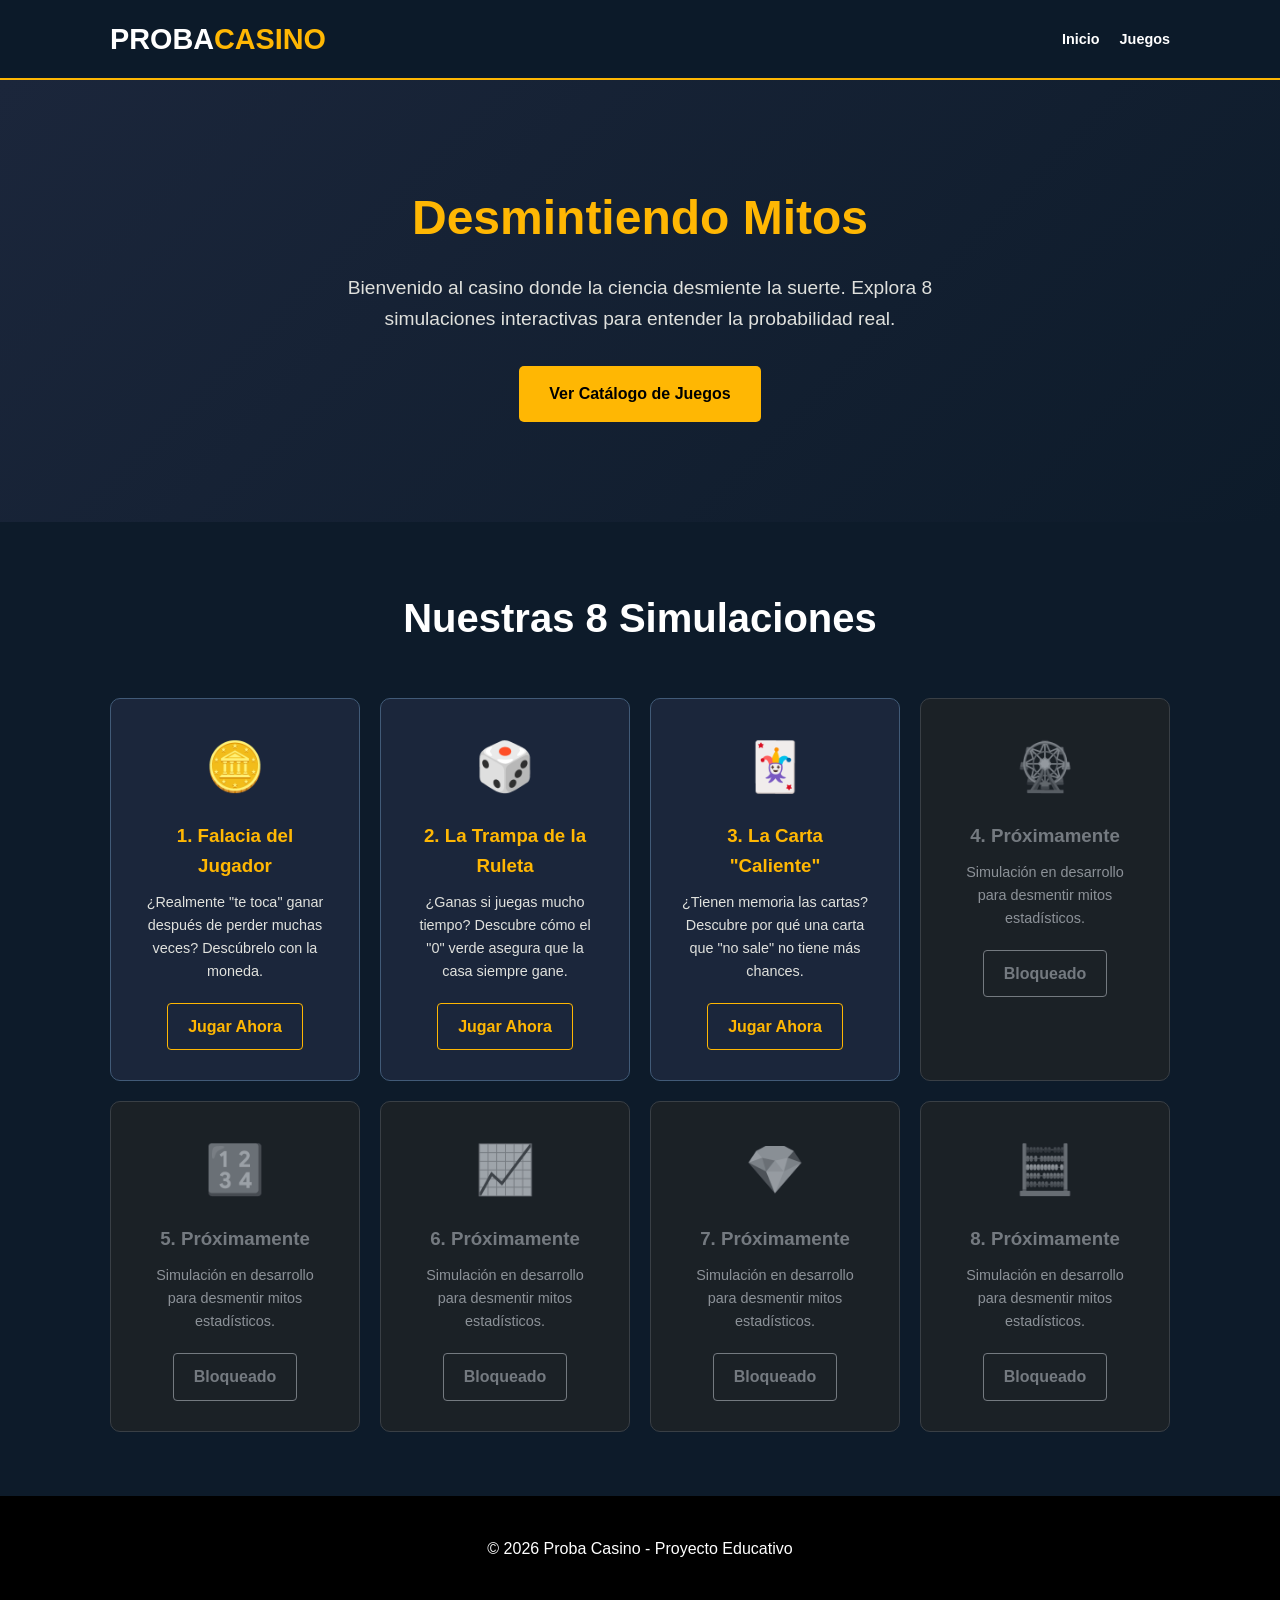
==== Proba-Casino-WEB/index.html @ 3f9ab2f8 "comit inicial Se implemento una base para el desarrollo de la pagina web" ====
<!DOCTYPE html>
<html lang="es">
<head>
    <meta charset="UTF-8">
    <meta name="viewport" content="width=device-width, initial-scale=1.0">
    <title>Proba Casino - El Casino de la Probabilidad</title>
    <!-- Ruta al CSS principal -->
    <link rel="stylesheet" href="assets/css/style.css">
</head>
<body>
    <header>
        <nav>
            <div class="logo">PROBA<span>CASINO</span></div>
            <ul>
                <li><a href="#home">Inicio</a></li>
                <li><a href="#games">Juegos</a></li>
            </ul>
        </nav>
    </header>

    <main>
        <section id="home" class="hero">
            <div class="hero-content">
                <h1>Desmintiendo Mitos</h1>
                <p>Bienvenido al casino donde la ciencia desmiente la suerte. Explora 8 simulaciones interactivas para entender la probabilidad real.</p>
                <a href="#games" class="btn-primary">Ver Catálogo de Juegos</a>
            </div>
        </section>

        <section id="games" class="games-section">
            <h2>Nuestras 8 Simulaciones</h2>
            <div class="game-grid">
                <!-- Juego 1: Falacia del Jugador -->
                <div class="game-card">
                    <div class="game-icon">🪙</div>
                    <h3>1. Falacia del Jugador</h3>
                    <p>¿Realmente "te toca" ganar después de perder muchas veces? Descúbrelo con la moneda.</p>
                    <a href="juego1.html" class="btn-secondary">Jugar Ahora</a>
                </div>
                
                <!-- Juego 2: La Trampa de la Ruleta -->
                <div class="game-card">
                    <div class="game-icon">🎲</div>
                    <h3>2. La Trampa de la Ruleta</h3>
                    <p>¿Ganas si juegas mucho tiempo? Descubre cómo el "0" verde asegura que la casa siempre gane.</p>
                    <a href="juego2.html" class="btn-secondary">Jugar Ahora</a>
                </div>

                <!-- Juego 3: La Carta Caliente -->
                <div class="game-card">
                    <div class="game-icon">🃏</div>
                    <h3>3. La Carta "Caliente"</h3>
                    <p>¿Tienen memoria las cartas? Descubre por qué una carta que "no sale" no tiene más chances.</p>
                    <a href="juego3.html" class="btn-secondary">Jugar Ahora</a>
                </div>

                <div class="game-card disabled">
                    <div class="game-icon">🎡</div>
                    <h3>4. Próximamente</h3>
                    <p>Simulación en desarrollo para desmentir mitos estadísticos.</p>
                    <span class="btn-secondary">Bloqueado</span>
                </div>

                <div class="game-card disabled">
                    <div class="game-icon">🔢</div>
                    <h3>5. Próximamente</h3>
                    <p>Simulación en desarrollo para desmentir mitos estadísticos.</p>
                    <span class="btn-secondary">Bloqueado</span>
                </div>

                <div class="game-card disabled">
                    <div class="game-icon">📈</div>
                    <h3>6. Próximamente</h3>
                    <p>Simulación en desarrollo para desmentir mitos estadísticos.</p>
                    <span class="btn-secondary">Bloqueado</span>
                </div>

                <div class="game-card disabled">
                    <div class="game-icon">💎</div>
                    <h3>7. Próximamente</h3>
                    <p>Simulación en desarrollo para desmentir mitos estadísticos.</p>
                    <span class="btn-secondary">Bloqueado</span>
                </div>

                <div class="game-card disabled">
                    <div class="game-icon">🧮</div>
                    <h3>8. Próximamente</h3>
                    <p>Simulación en desarrollo para desmentir mitos estadísticos.</p>
                    <span class="btn-secondary">Bloqueado</span>
                </div>
            </div>
        </section>
    </main>

    <footer>
        <p>&copy; 2026 Proba Casino - Proyecto Educativo</p>
    </footer>

    <script>
        console.log("Proba Casino: index.html cargado correctamente.");
    </script>
</body>
</html>
---- Proba-Casino-WEB/assets/css/style.css ----
:root {
    --bg-color: #0d1b2a;
    --card-bg: #1b263b;
    --accent: #e0e1dd;
    --primary: #415a77;
    --gold: #ffb703;
    --text: #ffffff;
}

* {
    margin: 0;
    padding: 0;
    box-sizing: border-box;
    font-family: 'Montserrat', 'Segoe UI', Tahoma, Geneva, Verdana, sans-serif;
}

body {
    background-color: var(--bg-color);
    color: var(--text);
    line-height: 1.6;
    min-height: 100vh;
}

header {
    background: rgba(13, 27, 42, 0.95);
    padding: 1rem 0;
    position: sticky;
    top: 0;
    z-index: 1000;
    border-bottom: 2px solid var(--gold);
}

nav {
    display: flex;
    justify-content: space-between;
    align-items: center;
    max-width: 1100px;
    margin: 0 auto;
    padding: 0 20px;
}

.logo {
    font-size: 1.8rem;
    font-weight: 700;
    text-transform: uppercase;
}

.logo span {
    color: var(--gold);
}

nav ul {
    display: flex;
    list-style: none;
}

nav ul li {
    margin-left: 20px;
}

nav ul li a {
    color: var(--text);
    text-decoration: none;
    font-weight: bold;
    font-size: 0.9rem;
}

nav ul li a:hover {
    color: var(--gold);
}

.hero {
    padding: 100px 20px;
    text-align: center;
    background: linear-gradient(135deg, #1b263b 0%, #0d1b2a 100%);
}

.hero h1 {
    font-size: 3rem;
    margin-bottom: 1rem;
    color: var(--gold);
}

.hero p {
    font-size: 1.2rem;
    max-width: 700px;
    margin: 0 auto 2rem;
    color: var(--accent);
}

.btn-primary {
    display: inline-block;
    background-color: var(--gold);
    color: #000;
    padding: 15px 30px;
    border-radius: 5px;
    text-decoration: none;
    font-weight: bold;
    transition: transform 0.2s;
}

.btn-primary:hover {
    transform: translateY(-3px);
}

.games-section {
    max-width: 1100px;
    margin: 4rem auto;
    padding: 0 20px;
}

.games-section h2 {
    text-align: center;
    font-size: 2.5rem;
    margin-bottom: 3rem;
}

.game-grid {
    display: grid;
    grid-template-columns: repeat(auto-fit, minmax(250px, 1fr));
    gap: 20px;
}

.game-card {
    background: var(--card-bg);
    border: 1px solid var(--primary);
    padding: 30px;
    border-radius: 10px;
    text-align: center;
    transition: 0.3s;
}

.game-card:hover {
    border-color: var(--gold);
    transform: translateY(-5px);
}

.game-icon {
    font-size: 3rem;
    margin-bottom: 15px;
}

.game-card h3 {
    color: var(--gold);
    margin-bottom: 10px;
}

.game-card p {
    font-size: 0.9rem;
    color: var(--accent);
    margin-bottom: 20px;
}

.btn-secondary {
    display: inline-block;
    border: 1px solid var(--gold);
    color: var(--gold);
    padding: 10px 20px;
    border-radius: 4px;
    text-decoration: none;
    font-weight: bold;
}

.btn-secondary:hover {
    background: var(--gold);
    color: #000;
}

.disabled {
    opacity: 0.6;
    pointer-events: none;
    filter: grayscale(100%);
}

footer {
    text-align: center;
    padding: 40px 20px;
    background: #000;
    margin-top: 50px;
}

@media (max-width: 768px) {
    .hero h1 { font-size: 2rem; }
    nav ul { display: none; }
}
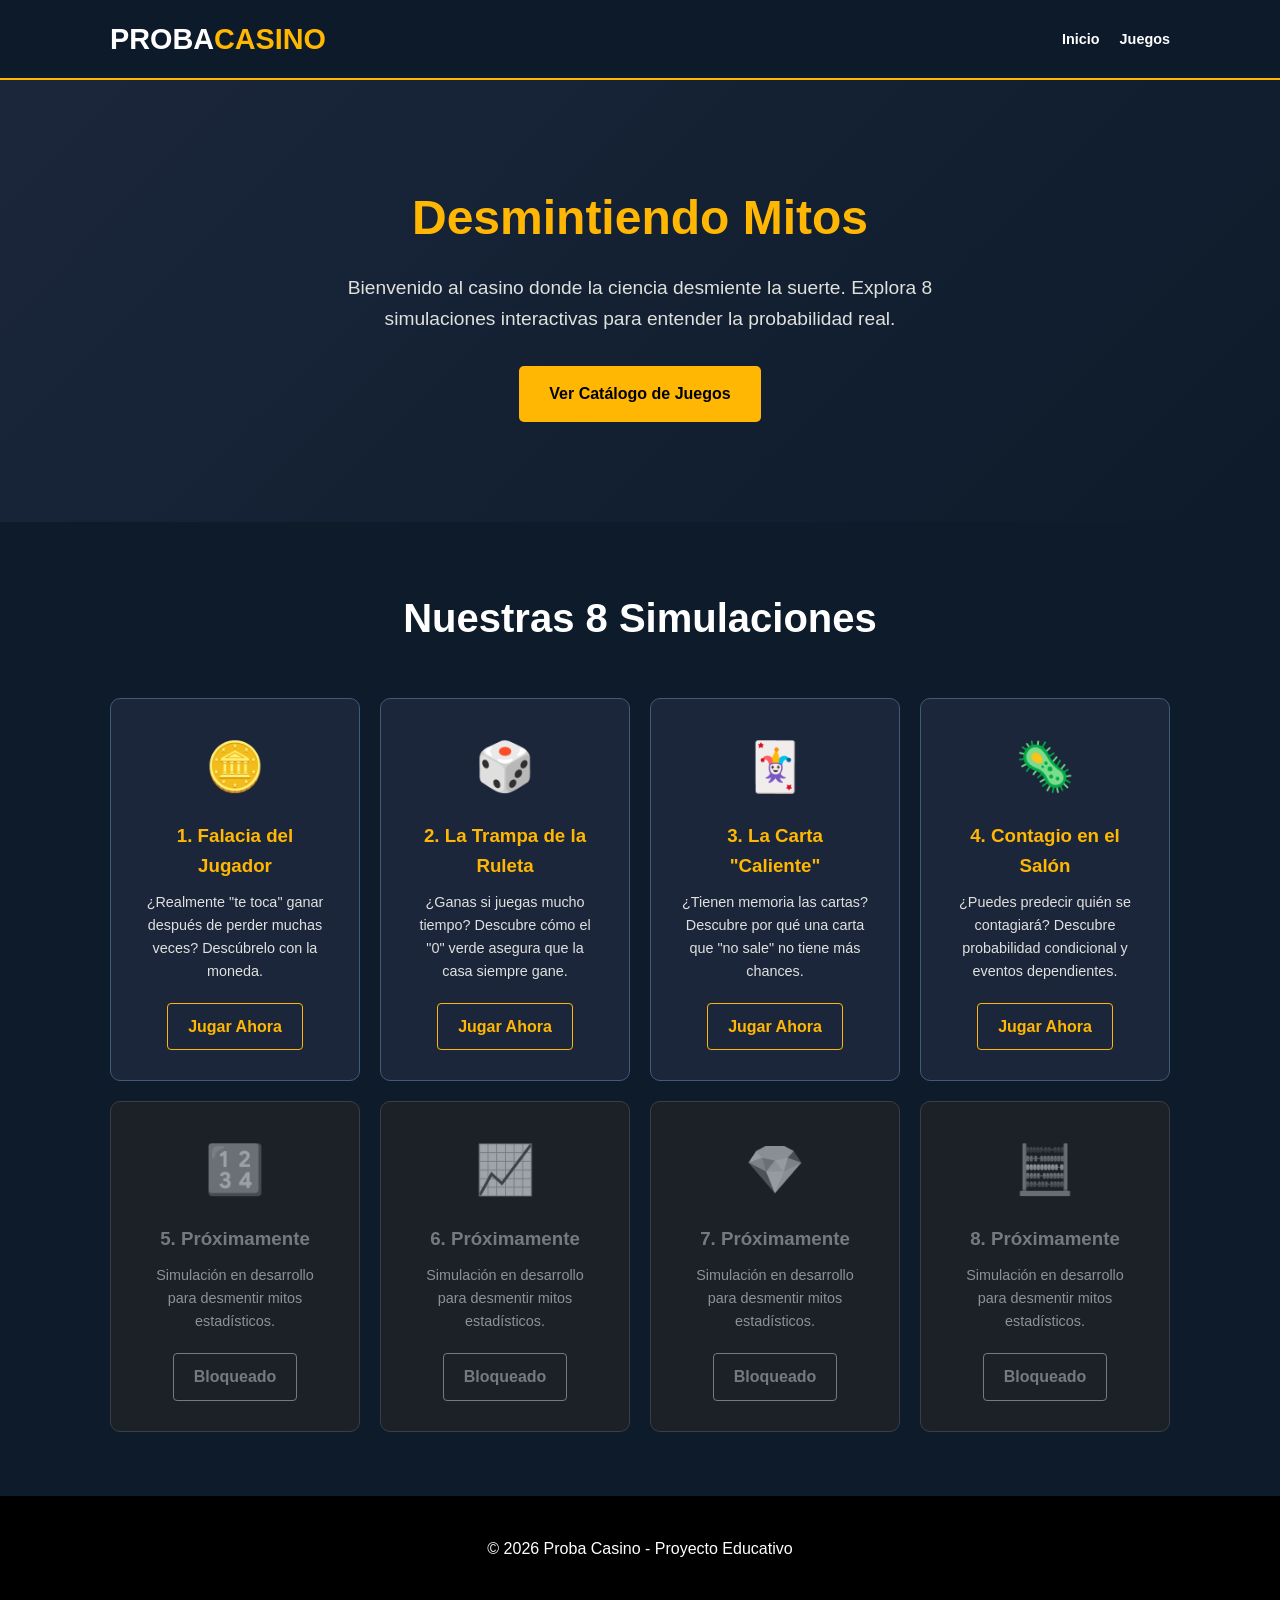
==== commit 3e250c72: "agrege Juego 4: Contagio en el Salón En este coommit se desarrolla el juego numero 4 implementando e" ====
--- a/Proba-Casino-WEB/index.html
+++ b/Proba-Casino-WEB/index.html
@@ -54,11 +54,12 @@
                     <a href="juego3.html" class="btn-secondary">Jugar Ahora</a>
                 </div>
 
-                <div class="game-card disabled">
-                    <div class="game-icon">🎡</div>
-                    <h3>4. Próximamente</h3>
-                    <p>Simulación en desarrollo para desmentir mitos estadísticos.</p>
-                    <span class="btn-secondary">Bloqueado</span>
+                <!-- Juego 4: Contagio en el Salón -->
+                <div class="game-card">
+                    <div class="game-icon">🦠</div>
+                    <h3>4. Contagio en el Salón</h3>
+                    <p>¿Puedes predecir quién se contagiará? Descubre probabilidad condicional y eventos dependientes.</p>
+                    <a href="juego4.html" class="btn-secondary">Jugar Ahora</a>
                 </div>
 
                 <div class="game-card disabled">
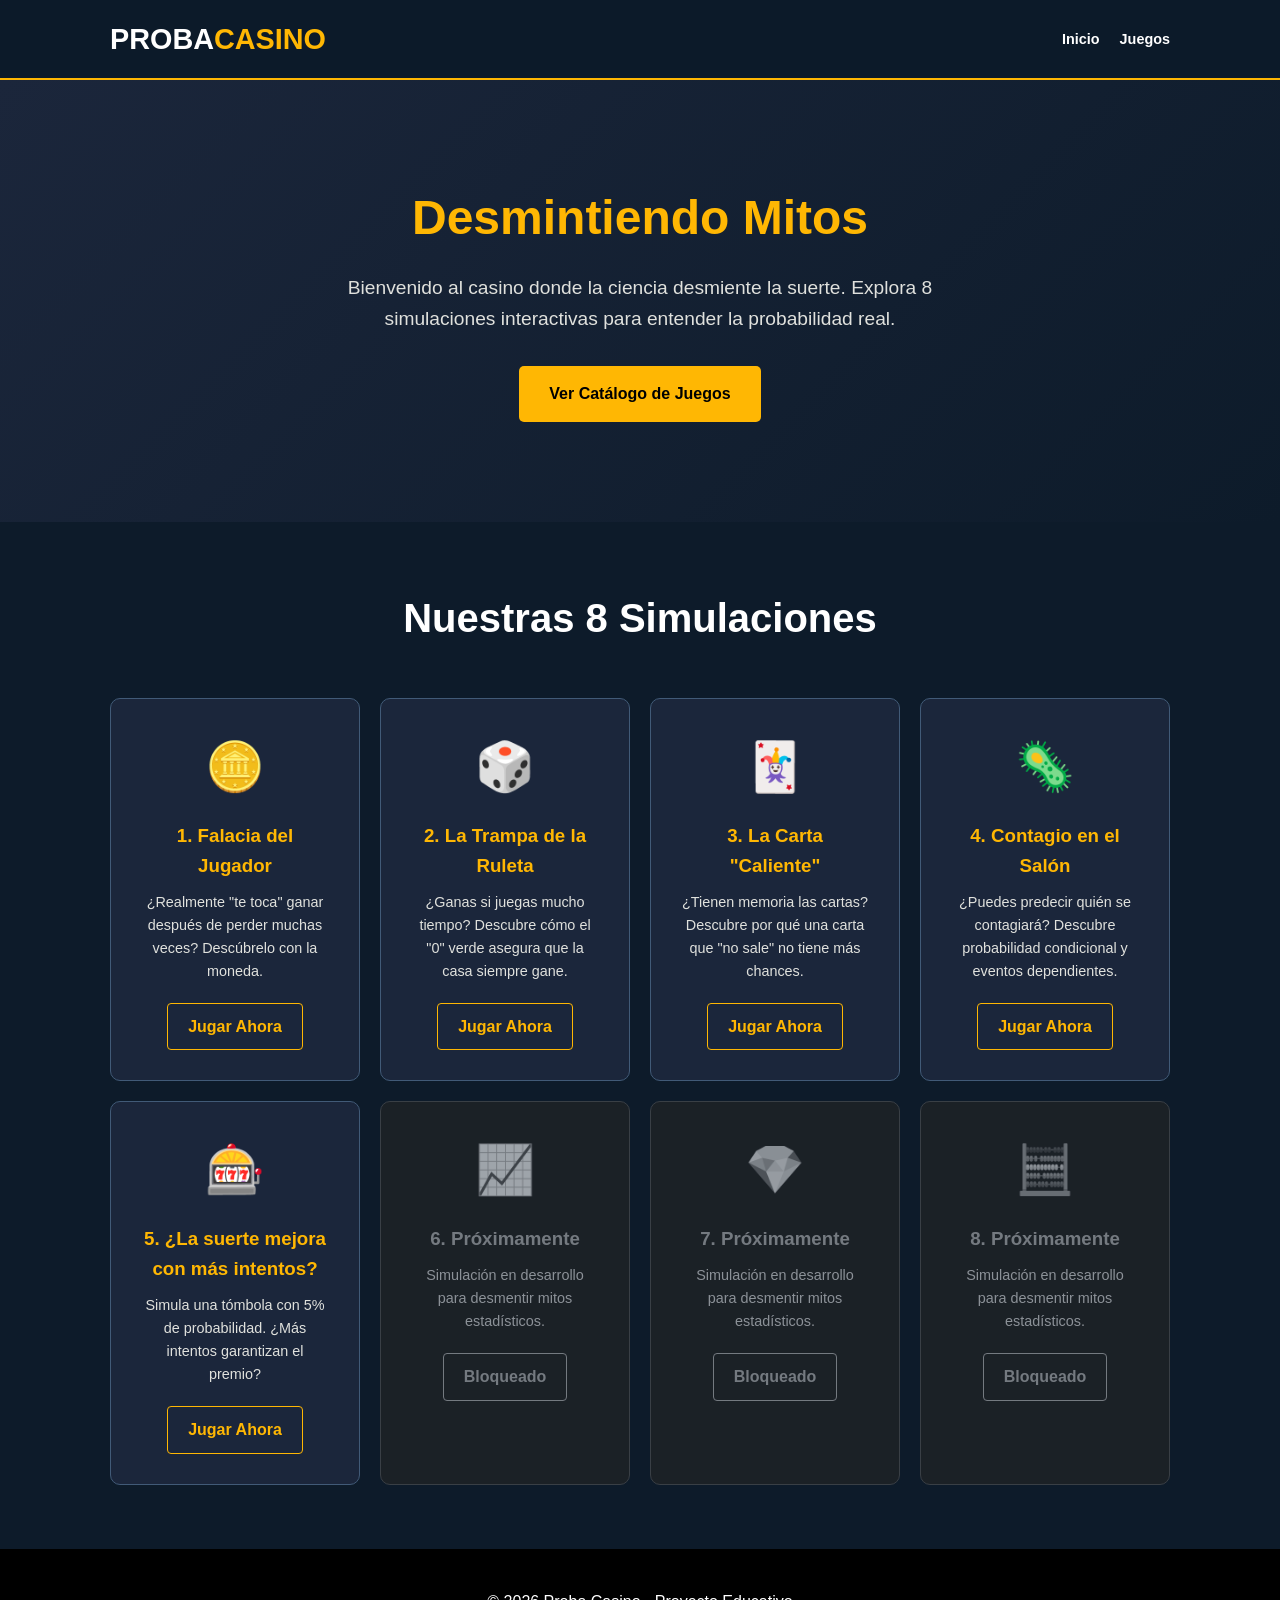
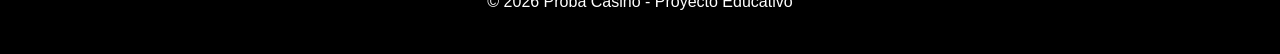
==== commit 48dcd557: "Add Juego 5 (tómbola)" ====
--- a/Proba-Casino-WEB/index.html
+++ b/Proba-Casino-WEB/index.html
@@ -62,11 +62,12 @@
                     <a href="juego4.html" class="btn-secondary">Jugar Ahora</a>
                 </div>
 
-                <div class="game-card disabled">
-                    <div class="game-icon">🔢</div>
-                    <h3>5. Próximamente</h3>
-                    <p>Simulación en desarrollo para desmentir mitos estadísticos.</p>
-                    <span class="btn-secondary">Bloqueado</span>
+                <!-- Juego 5: ¿La suerte mejora con más intentos? -->
+                <div class="game-card">
+                    <div class="game-icon">🎰</div>
+                    <h3>5. ¿La suerte mejora con más intentos?</h3>
+                    <p>Simula una tómbola con 5% de probabilidad. ¿Más intentos garantizan el premio?</p>
+                    <a href="juego5.html" class="btn-secondary">Jugar Ahora</a>
                 </div>
 
                 <div class="game-card disabled">
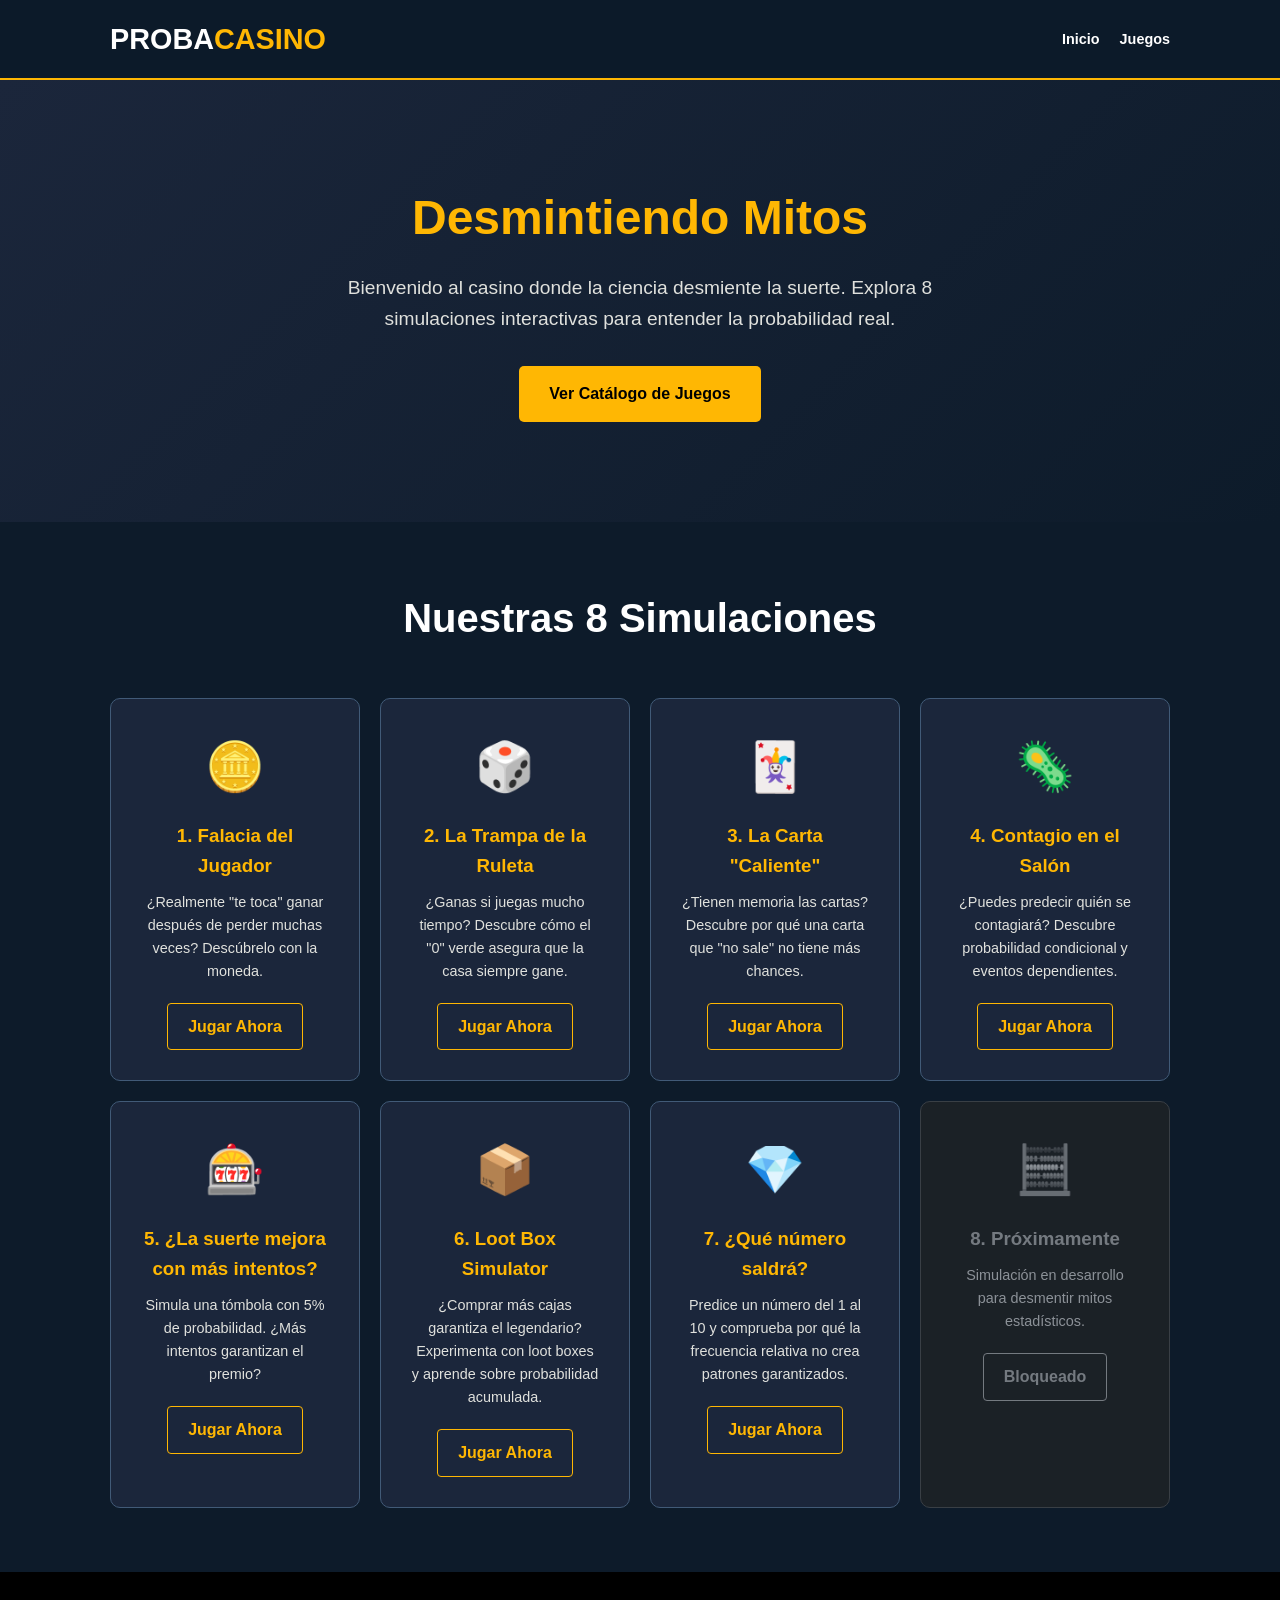
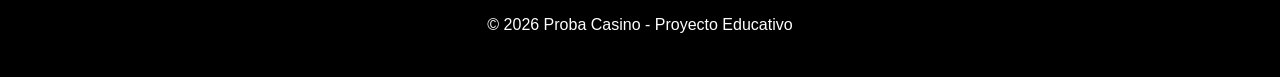
==== commit e4a2200a: "agregue el juego 6" ====
--- a/Proba-Casino-WEB/index.html
+++ b/Proba-Casino-WEB/index.html
@@ -70,18 +70,19 @@
                     <a href="juego5.html" class="btn-secondary">Jugar Ahora</a>
                 </div>
 
-                <div class="game-card disabled">
-                    <div class="game-icon">📈</div>
-                    <h3>6. Próximamente</h3>
-                    <p>Simulación en desarrollo para desmentir mitos estadísticos.</p>
-                    <span class="btn-secondary">Bloqueado</span>
+                <!-- Juego 6: Loot Box Simulator -->
+                <div class="game-card">
+                    <div class="game-icon">📦</div>
+                    <h3>6. Loot Box Simulator</h3>
+                    <p>¿Comprar más cajas garantiza el legendario? Experimenta con loot boxes y aprende sobre probabilidad acumulada.</p>
+                    <a href="juego6.html" class="btn-secondary">Jugar Ahora</a>
                 </div>
 
-                <div class="game-card disabled">
+                <div class="game-card">
                     <div class="game-icon">💎</div>
-                    <h3>7. Próximamente</h3>
-                    <p>Simulación en desarrollo para desmentir mitos estadísticos.</p>
-                    <span class="btn-secondary">Bloqueado</span>
+                    <h3>7. ¿Qué número saldrá?</h3>
+                    <p>Predice un número del 1 al 10 y comprueba por qué la frecuencia relativa no crea patrones garantizados.</p>
+                    <a href="juego7.html" class="btn-secondary">Jugar Ahora</a>
                 </div>
 
                 <div class="game-card disabled">
@@ -102,4 +103,4 @@
         console.log("Proba Casino: index.html cargado correctamente.");
     </script>
 </body>
-</html>+</html>
